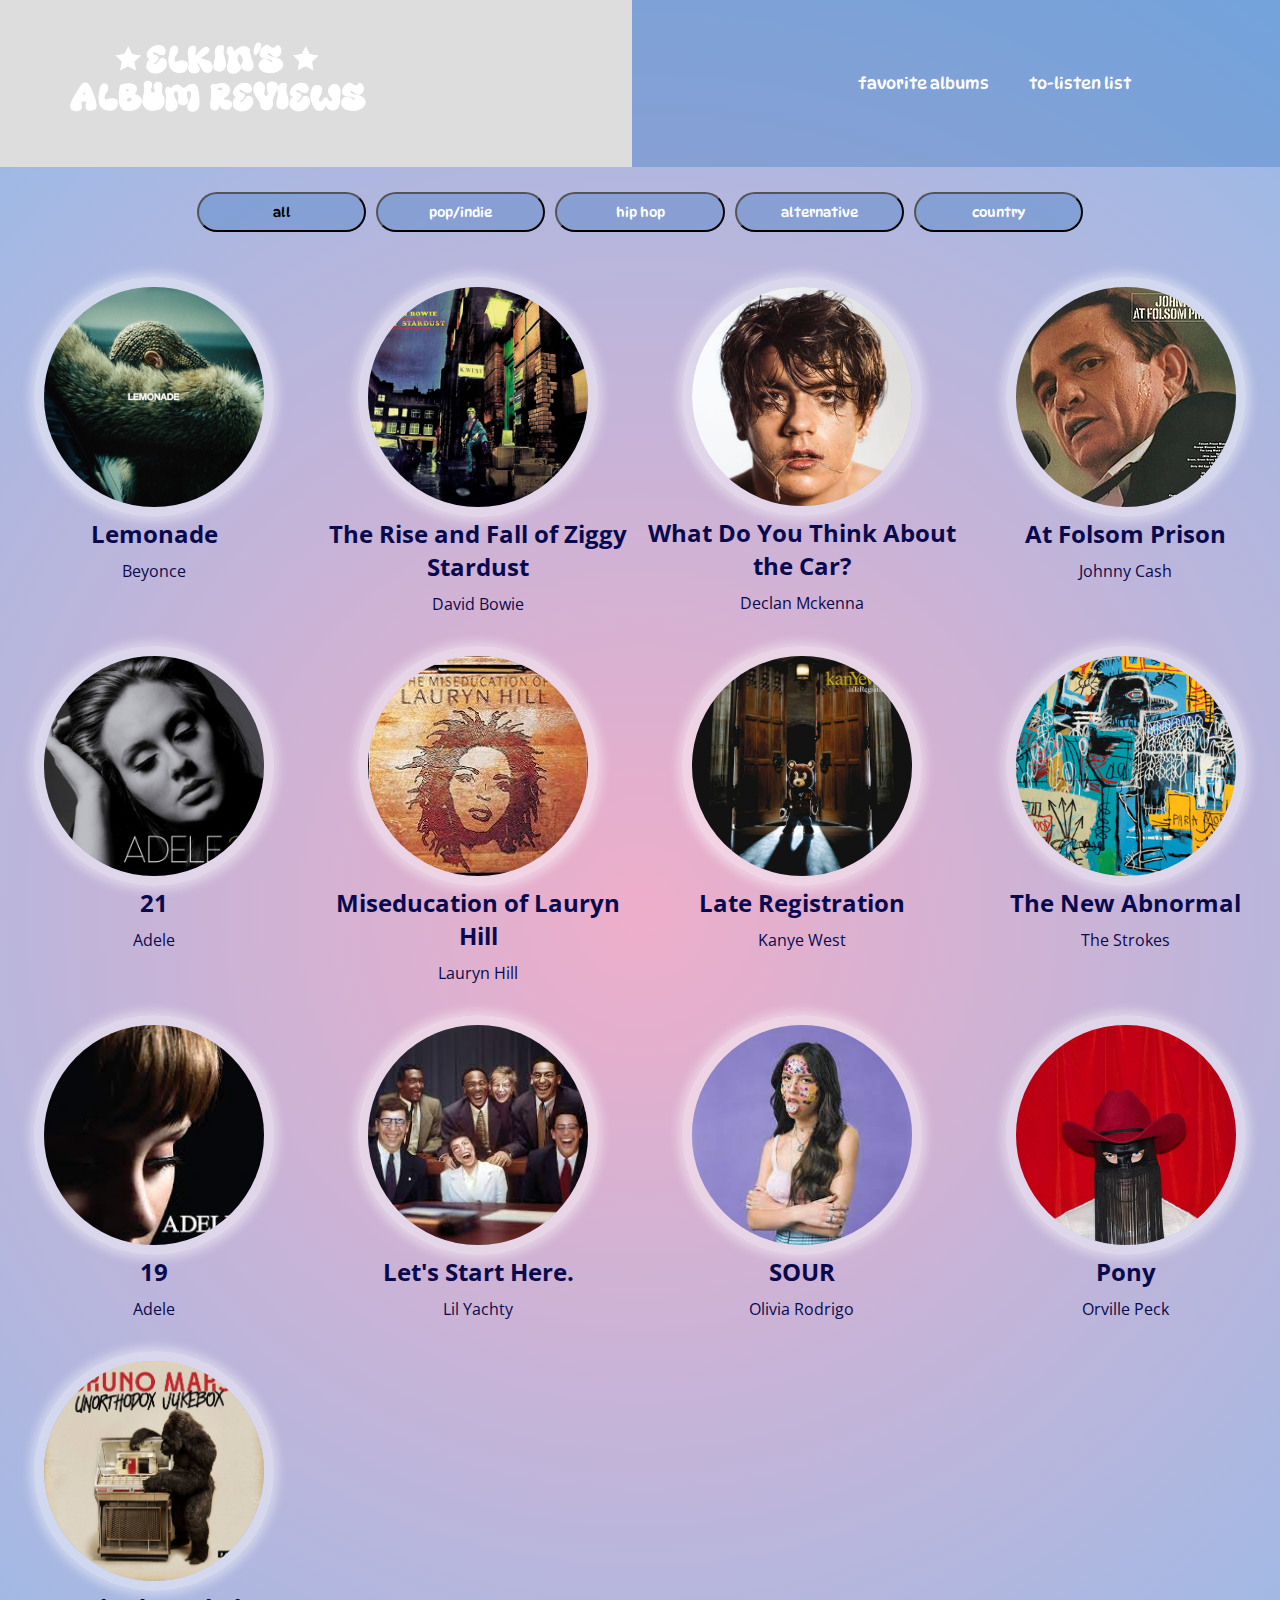
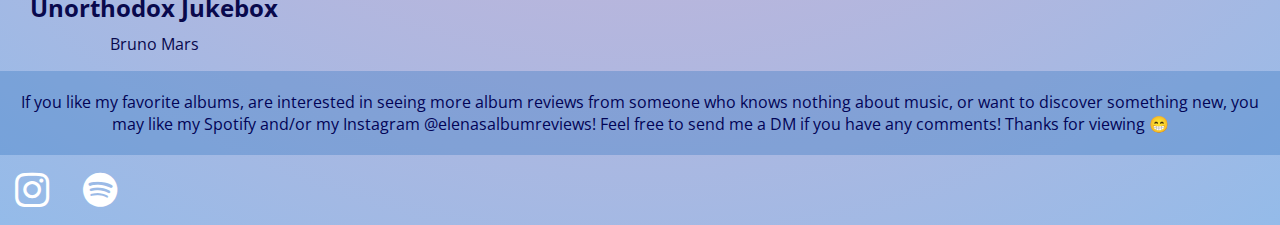
==== favAlbums.html @ 4841e0c8 "Add files via upload" ====
<!DOCTYPE html>
<html lang="en">
<head>
    <meta charset="UTF-8">
    <meta http-equiv="X-UA-Compatible" content="IE=edge">
    <meta name="viewport" content="width=device-width, initial-scale=1.0">
    <link rel="stylesheet" href="https://fonts.googleapis.com/css?family=Open Sans">
    <link rel="stylesheet" href="https://cdnjs.cloudflare.com/ajax/libs/font-awesome/4.7.0/css/font-awesome.min.css">
    <link rel="stylesheet" href="https://fonts.googleapis.com/css?family=DynaPuff">
    <link rel="resetsheet" href = "css/reset.css">
    <link rel="stylesheet" href="css/style.css">
    <title>Favorite Albums</title>
</head>

<body>
    <div class = "navbar">
        <a href = "index.html"> <img class = "icon" src = "images/ElkinsAlbumsLogo.png" alt = "Home: Elkin's Album Reviews"></a>
        <a class = "main-content-link" href="#main-content">skip to main content</a>
        <a href="favAlbums.html">favorite albums</a>
        <a href="listenList.html">to-listen list</a>
    </div>
    <div class = "button-container">
      <button type="button" class="filter-btn active" data-filter="all">all</button>
      <button type="button" class="filter-btn" data-filter=".pop">pop/indie</button>
      <button type="button" class="filter-btn" data-filter=".hiphop">hip hop</button>
      <button type="button" class="filter-btn" data-filter=".alt">alternative</button>
      <button type="button" class="filter-btn" data-filter=".country">country</button>
    </div>

    <div class="album-section" id = "main-content">
      <div class = "album hiphop"> 
        <img src="images/BeyonceLemonade.png" alt="Lemonade by Beyonce album cover art">
        <h2>Lemonade</h2>
        <p>Beyonce</p>
      </div>
      <div class = "album pop"> 
        <img src="images/DavidBowieZiggyStardust.jpg" alt="The Rise and Fall of Ziggy Stardust by David Bowie album cover art">
        <h2>The Rise and Fall of Ziggy Stardust</h2>
        <p>David Bowie</p>
      </div>
      <div class = "album pop"> 
        <img src="images/DeclanMckennaWDYTATC.jpg" alt="What Do You Think About the Car? by Declan Mckenna album cover art">
        <h2>What Do You Think About the Car?</h2>
        <p>Declan Mckenna</p>
      </div>
      <div class = "album country"> 
        <img src="images/JohnnyCashAtFolsomPrison.jpg" alt="At Folsom Prison by Johnny Cash album cover art">
        <h2>At Folsom Prison</h2>
        <p>Johnny Cash</p>
      </div>
      <div class = "album pop"> 
        <img src="images/Adele21.jpg" alt="21 by Adele album cover art">
        <h2>21</h2>
        <p>Adele</p>
      </div>
      <div class = "album hiphop"> 
        <img src="images/LaurynHillMiseducation.jpg" alt="Miseducation of Lauryn Hill by Lauryn Hill album cover art">
        <h2>Miseducation of Lauryn Hill</h2>
        <p>Lauryn Hill</p>
      </div>
      <div class = "album hiphop"> 
        <img src="images/YeLateRegistration.jpg" alt="Late Registration by Kanye West album cover art">
        <h2>Late Registration</h2>
        <p>Kanye West</p>
      </div>
      <div class = "album alt"> 
        <img src="images/TheStrokesTheNewAbnormal.png" alt="The New Abnormal by The Strokes album cover art">
        <h2>The New Abnormal</h2>
        <p>The Strokes</p>
      </div>
      <div class = "album pop"> 
        <img src="images/Adele19.jpg" alt="19 by Adele album cover art">
        <h2>19</h2>
        <p>Adele</p>
      </div>
      <div class = "album alt"> 
        <img src="images/LilYachtyLetsStart.jpg" alt="Let's Start Here by Lil Yachty album cover art">
        <h2>Let's Start Here.</h2>
        <p>Lil Yachty</p>
      </div>
      <div class = "album pop"> 
        <img src="images/OliviaRodrigoSOUR.jpg" alt="SOUR by Olivia Rodrigo album cover art">
        <h2>SOUR</h2>
        <p>Olivia Rodrigo</p>
      </div>
      <div class = "album country"> 
        <img src="images/OrvillePeckPony.jpg" alt="Pony by Orville Peck album cover art">
        <h2>Pony</h2>
        <p>Orville Peck</p>
      </div>
      <div class = "album pop"> 
        <img src="images/BrunoMarsUnorthodox.jpg" alt="Unorthodox Jukebox by Bruno Mars album cover art">
        <h2>Unorthodox Jukebox</h2>
        <p>Bruno Mars</p>
      </div>
    </div>
    <p class = "summary"> If you like my favorite albums, are interested in seeing more album reviews from someone who knows nothing about music, or want to discover something new, you may like my Spotify and/or my Instagram @elenasalbumreviews! Feel free to send me a DM if you have any comments! Thanks for viewing &#x1F601 </p>
    <div class = "socials">
      <a href="https://www.instagram.com/elenasalbumreviews/?utm_source=ig_web_button_share_sheet&igshid=OGQ5ZDc2ODk2ZA==" aria-label = 'Instagram: @elenasalbumreviews ' class="fa fa-instagram" target = "_blank"></a>
      <a href="https://open.spotify.com/user/candyfan098?si=42bc01c1be6c4606" aria-label = 'Spotify: @candyfan098' class="fa fa-spotify" target = "_blank"></a>
    </div>

    <script>
     document.addEventListener('DOMContentLoaded', function () {
    const filterButtons = document.querySelectorAll('.filter-btn');
    const albums = document.querySelectorAll('.album');

    function filterAlbums(filter) {
      albums.forEach(album => {
        album.style.display = 'none';
      });

      if (filter === 'all') {
        albums.forEach(album => {
          album.style.display = 'block';
        });
      } else {
        const filteredAlbums = document.querySelectorAll(filter);
        filteredAlbums.forEach(album => {
          album.style.display = 'block';
        });
      }
    }

    filterButtons.forEach(button => {
      button.addEventListener('click', function () {
        filterButtons.forEach(btn => btn.classList.remove('active'));
        this.classList.add('active');
        const filter = this.getAttribute('data-filter');
        filterAlbums(filter);
      });
    });

    // Simulate a click on the "All" filter button by default
    document.querySelector('.filter-btn[data-filter="all"]').click();
  });
    </script>
</body>
</html>
---- css/style.css ----
body {
  font-family: 'Open Sans', sans-serif;
  margin: 0;
  padding: 0;
  background: rgb(238,174,202);
  background: radial-gradient(circle, rgba(238,174,202,1) 0%, rgba(148,187,233,1) 100%);
}

/* FOR INDEX.HTML */

/* Navigation bar */
.navbar {
  display: flex;
  width: 80%;
  margin: 0 auto;
  border-radius: 20px;
  flex-direction: column;
  align-items: center; /* Center items horizontally */
  text-align: center; /* Center text within the container */
  background-color: #2d71bf53;
  margin-bottom: 20px;
}
.icon {
  max-width: 90%;
  height: auto;
  margin-bottom: -50px;

}
    
.navbar a {
  color: white;
  text-decoration: none;
  padding: 10px 20px;
  font-family: "Dynapuff";
  text-align: right;
  margin-bottom: 15px;
}

.navbar .main-content-link {
  display: none;
}

/* Review flip cards */

.albums-container {
  display: grid;
  grid-template-columns: repeat(1, 1fr);
  justify-content: center;
  gap: 20px;
}

.album-card {
  position: relative;
  height: 450px;
  transform-style: preserve-3d;
  transition: transform 0.5s;
  padding: 10px;
  cursor: pointer;
  margin: 30px;
}


.flipped {
  transform: rotateY(180deg);
}

.card-face {
  position: absolute;
  width: 100%;
  backface-visibility: hidden;
  display: flex;
  flex-direction: column;
  justify-content: space-between;
  border-radius: 20px;
  box-shadow: 0 0 10px rgba(0, 0, 0, 0.1);
}

.front-face {
  background-color: #610b7b65;
  transform: rotateY(0deg);
}

.back-face {
  background-color: #2d71bf53;
  transform: rotateY(180deg);
  
}

.album-cover {
  width: 85%;
  height: 75%;
  border-radius: 20px;
  margin-top: 15px;
  object-fit: cover;
  align-self: center;
  border: 3px solid rgba(255, 255, 255, 0.55);

}

.album-info {
  padding: 0px;
  text-align: center;
  font-family: 'Open Sans';
  color: white;
  line-height: 10px;
}

.album-info h2 {
  font-size: 24px;
}

.album-info p {
  font-size: 18px;
}

.rating-overlay {
  position: fixed;
  top: -40px;
  left: -30px;
  background-color: #610b7bac;
  color: #ffffff;
  padding: 20px;
  width: 90px;
  line-height: 90px;
  border-radius: 50%;
  text-align: center;
  font-size: 50px;
  font-family: 'Dynapuff';
}

/* Back of album flipcard */
.opinion {
  padding: 10px;
  font-size: 14.5px;
  color: rgb(225, 224, 224);
  font-family: 'Open Sans';
  margin-top: 20px; 
  margin-left: 10px;
}


.opinion h2 {
  font-family: 'Dynapuff';
  font-weight: bolder;
  color: white;
  text-align: left;
  margin-left: 10px;
  padding-bottom: 15px;
}


img.rounded {
  object-fit: cover;
  position: fixed;
  top: -45px;
  right: -30px;
  width: 150px;
  line-height: 150px;
  text-align: center;
  font-size: 20px;
}

/* FOR FAVALBUMS.HTML AND LISTENLIST.HTML */
.button-container {
  display: flex;
  flex-direction: column;
  justify-content: center;
  margin: 0 auto;
}
.filter-btn {
  background-color: #2d71bf53;
  color: white;
  border-radius: 50px;
  margin: 0 auto;
  margin-bottom: 10px;
  padding: 10px;
  width: 50%;
  font-family: 'Dynapuff';

}
.active {
  color: black;
}
.album-section {
  display: grid;
  grid-template-columns: repeat(1, 1fr);
  gap: 15px;
}

.album-section img {
  max-width: 220px;
  height: auto;
  border-radius: 200px;
  border: 10px solid rgba(255, 255, 255, 0.456);
  box-shadow: 0px 0px 10px 5px rgba(255, 255, 255, 0.388);
}
.album p, .album h2 {
  text-align: center;
  margin-top: -5px;
  color: rgb(9, 9, 77);
  font-family: 'Open Sans';
}
.album p {
  margin-top: -10px;
}
.album {
  margin: 0 auto;
  display: none;
  text-align: center;
}
.summary {
  margin: 0 auto;
  color: rgb(2, 4, 86);
  font-family: 'Open Sans';
  text-align: center;
  padding: 20px;
  background-color: #2d71bf53;
}
.summary-text {
  width: 60%;
  margin: 0 auto;
}
.fa {
  margin: 15px;
  font-size: 40px;
  text-align: center;
  text-decoration: none;
  color: rgb(255, 255, 255);
}

/* FOR LISTENLIST.HTML */
.welcome {
  width: 60%;
  margin: 0 auto;
  padding: 30px;
  color: rgb(2, 4, 86);
  font-family: 'Open Sans';
  text-align: center;
}

@media only screen and (min-width: 768px) {
  /* For home page */
  .albums-container {
    grid-template-columns: repeat(2, 1fr);
    gap: -100px;
  }
  /* For favorite albums page */
  .album-section {
    grid-template-columns: repeat(3, 1fr);
  }
  .button-container {
    flex-direction: row;
    width: 70%;
    margin: 0 auto;
    margin-bottom: 40px;
  }
  .filter-btn {
    margin: 5px;
  }

}
  @media only screen and (min-width: 992px) {
    /* Navigation bar */
    .navbar {
      flex-direction: row;
      width: 100%;
      border-radius: 0px;

    }
    .navbar .icon {
      display: flex;
      width: 50%;
      margin: 0 auto;
      margin-top: 30px;
      margin-left: 50px;
    }
    .navbar a {
      margin-bottom: 0px;
    }
    .navbar .main-content-link {
      display:block;

      margin-top: -999px;
    }
    .navbar .main-content-link:focus {
      margin-top: 0px;
    }
    .navbar a:hover {
      background-color: #ddd;
      color: black;
    }
    /* For home page */
    .albums-container {
      grid-template-columns: repeat(3, 30%);
    }
    .album-card {
      width: 80%;
      height: 350px;
    }
    .album-cover:hover {
      box-shadow: 0 0 15px #f7f7f79d;
      transform-style:flat;
      transition: .3s;
    }
    .rating-overlay:hover {
      transform: scale(1.3);
      transition: .5s;
    }
    img.rounded:hover {
      transform: scale(1.3);
      transition: .5s;
    }
  /* For favorite albums page */
  .album-section {
    grid-template-columns: repeat(4, 1fr);
  }
  .album img:hover {
    transform: scale(1.2);
    transition: .3s;
  }

  }
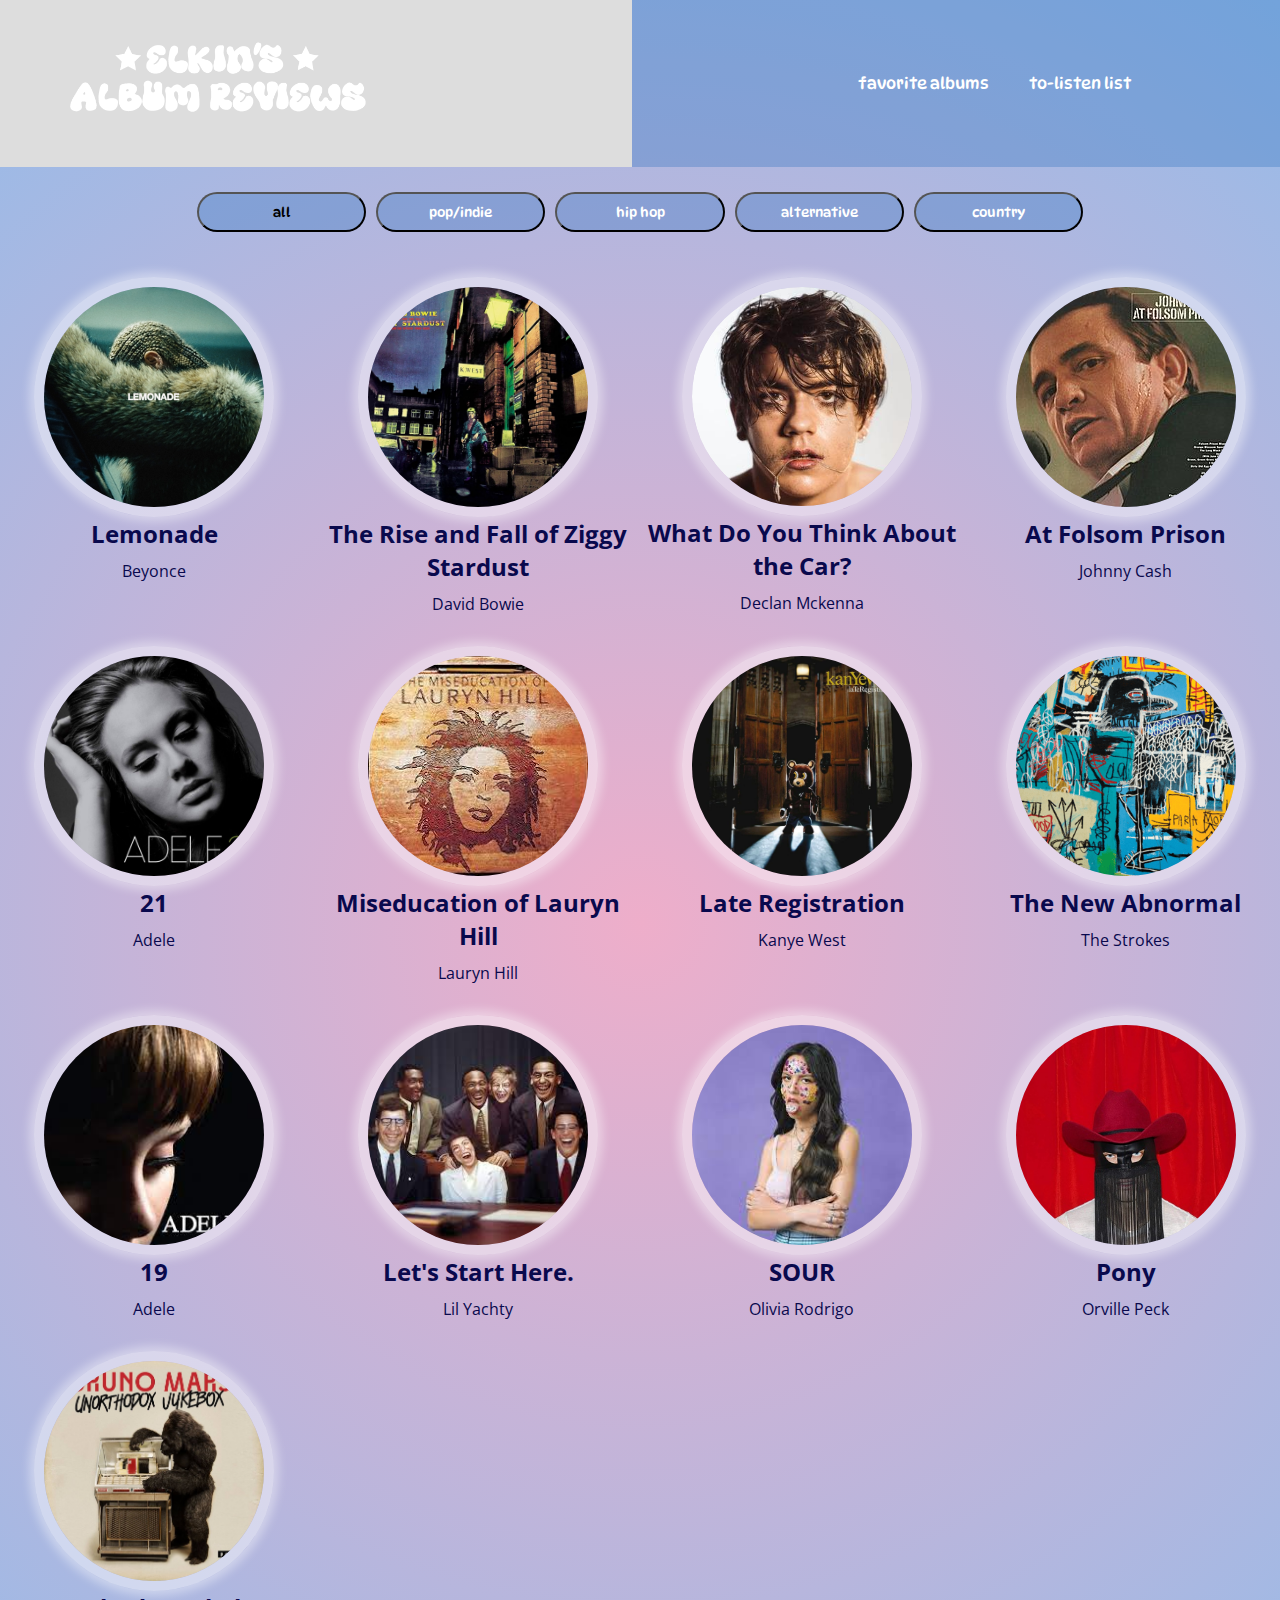
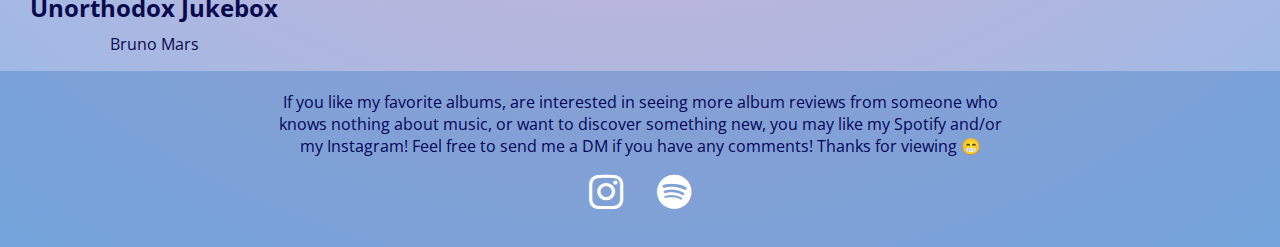
==== commit d4f19fec: "Update favAlbums.html" ====
--- a/favAlbums.html
+++ b/favAlbums.html
@@ -94,10 +94,12 @@
         <p>Bruno Mars</p>
       </div>
     </div>
-    <p class = "summary"> If you like my favorite albums, are interested in seeing more album reviews from someone who knows nothing about music, or want to discover something new, you may like my Spotify and/or my Instagram @elenasalbumreviews! Feel free to send me a DM if you have any comments! Thanks for viewing &#x1F601 </p>
-    <div class = "socials">
-      <a href="https://www.instagram.com/elenasalbumreviews/?utm_source=ig_web_button_share_sheet&igshid=OGQ5ZDc2ODk2ZA==" aria-label = 'Instagram: @elenasalbumreviews ' class="fa fa-instagram" target = "_blank"></a>
-      <a href="https://open.spotify.com/user/candyfan098?si=42bc01c1be6c4606" aria-label = 'Spotify: @candyfan098' class="fa fa-spotify" target = "_blank"></a>
+    <div class = "summary">
+        <p class = "summary-text">If you like my favorite albums, are interested in seeing more album reviews from someone who knows nothing about music, or want to discover something new, you may like my Spotify and/or my Instagram! Feel free to send me a DM if you have any comments! Thanks for viewing &#x1F601 </p>
+        <div class = "socials">
+          <a href="https://www.instagram.com/elenasalbumreviews/?utm_source=ig_web_button_share_sheet&igshid=OGQ5ZDc2ODk2ZA==" aria-label = 'Instagram: @elenasalbumreviews ' class="fa fa-instagram" target = "_blank"></a>
+          <a href="https://open.spotify.com/user/candyfan098?si=42bc01c1be6c4606" aria-label = 'Spotify: @candyfan098' class="fa fa-spotify" target = "_blank"></a>
+        </div>
     </div>
 
     <script>
@@ -136,4 +138,4 @@
   });
     </script>
 </body>
-</html>+</html>
